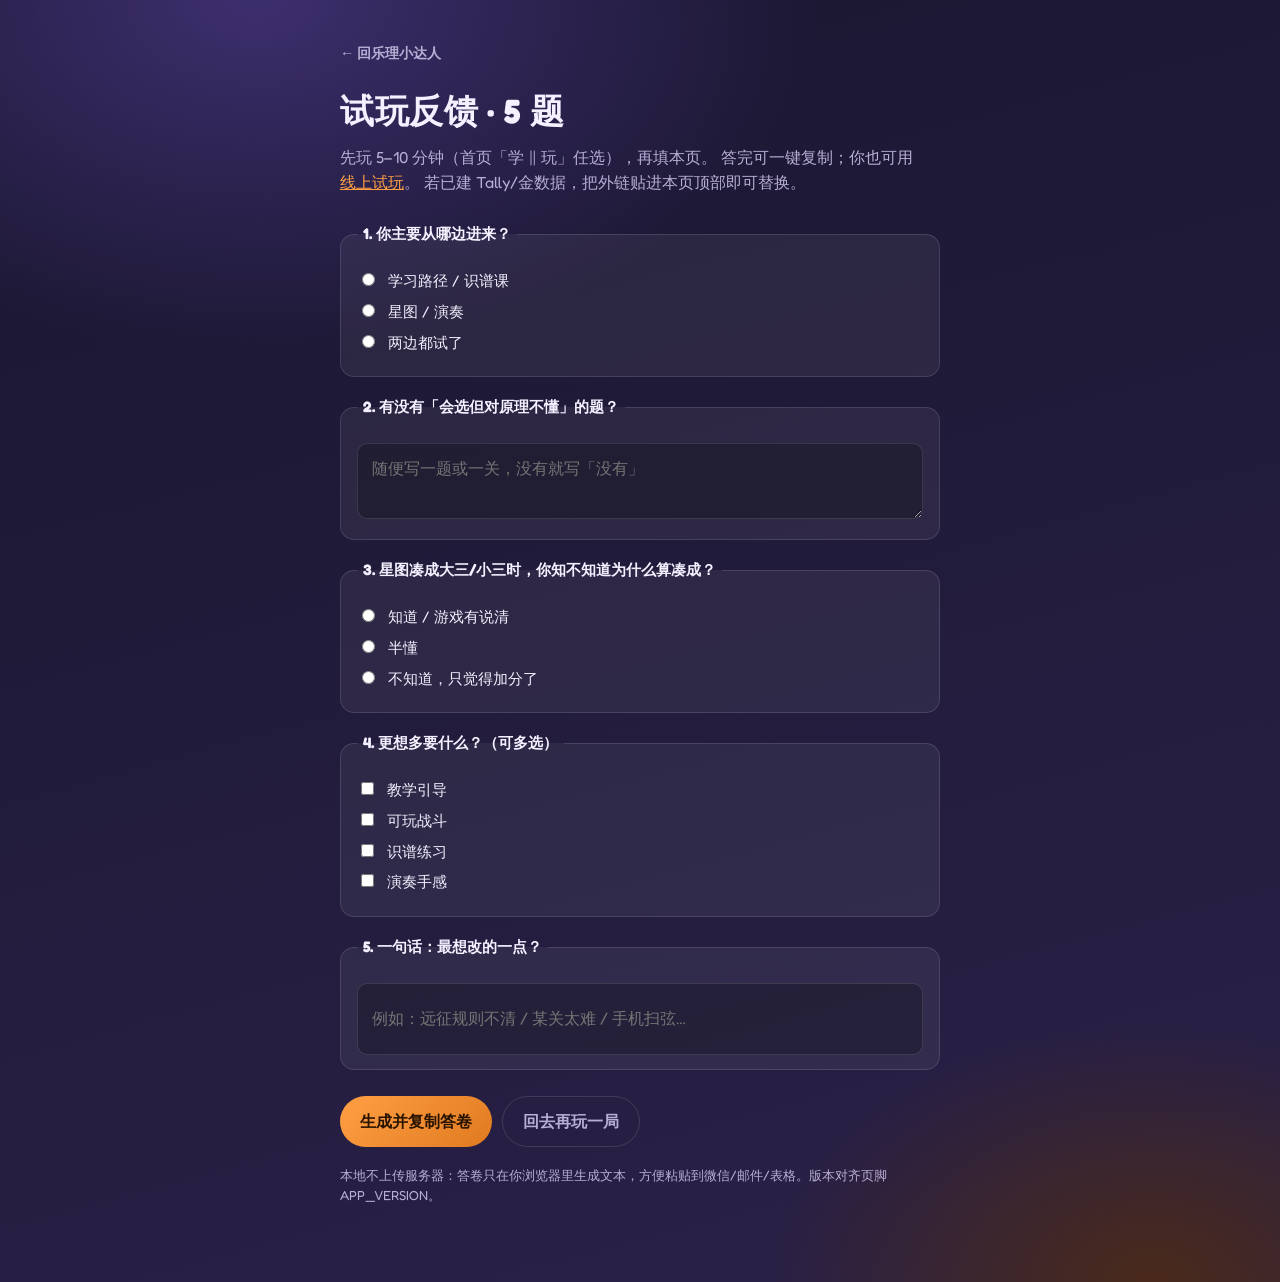
==== survey.html @ 4c0ce9fd "v1.7.15: seal Jul 26 review chapter — survey, STAR, expedition UX, guitar stroke flash. Deliver the " ====
<!DOCTYPE html>
<html lang="zh-CN">
<head>
  <meta charset="UTF-8" />
  <meta name="viewport" content="width=device-width, initial-scale=1" />
  <title>乐理小达人 · 试玩反馈</title>
  <link href="https://fonts.googleapis.com/css2?family=Fredoka:wght@400;600;700&display=swap" rel="stylesheet" />
  <style>
    :root {
      --bg0: #1a1630;
      --bg1: #2a2148;
      --ink: #f4f0ff;
      --muted: #b8aed4;
      --accent: #ff9f43;
      --line: rgba(255, 255, 255, 0.12);
      --card: rgba(255, 255, 255, 0.06);
    }
    * { box-sizing: border-box; }
    body {
      margin: 0;
      min-height: 100vh;
      font-family: "Fredoka", "Segoe UI", sans-serif;
      color: var(--ink);
      background:
        radial-gradient(ellipse 80% 50% at 20% 0%, #3d2f6e 0%, transparent 55%),
        radial-gradient(ellipse 60% 40% at 90% 100%, #4a2a1a 0%, transparent 50%),
        linear-gradient(165deg, var(--bg0), var(--bg1));
      line-height: 1.55;
    }
    .wrap {
      max-width: 640px;
      margin: 0 auto;
      padding: 40px 20px 64px;
    }
    .back {
      color: var(--muted);
      text-decoration: none;
      font-size: 0.9rem;
      font-weight: 600;
    }
    .back:hover { color: var(--accent); }
    h1 {
      margin: 20px 0 8px;
      font-size: clamp(1.6rem, 4vw, 2.1rem);
      letter-spacing: 0.02em;
    }
    .lead {
      margin: 0 0 28px;
      color: var(--muted);
      font-size: 1rem;
      max-width: 36em;
    }
    .lead a { color: var(--accent); }
    form {
      display: grid;
      gap: 18px;
    }
    fieldset {
      margin: 0;
      padding: 16px 16px 14px;
      border: 1px solid var(--line);
      border-radius: 14px;
      background: var(--card);
    }
    legend {
      padding: 0 6px;
      font-weight: 700;
      font-size: 0.95rem;
    }
    label.opt {
      display: flex;
      gap: 10px;
      align-items: flex-start;
      margin: 8px 0;
      font-size: 0.92rem;
      cursor: pointer;
    }
    textarea, input[type="text"] {
      width: 100%;
      margin-top: 8px;
      padding: 12px 14px;
      border-radius: 10px;
      border: 1px solid var(--line);
      background: rgba(0, 0, 0, 0.25);
      color: var(--ink);
      font: inherit;
      resize: vertical;
      min-height: 72px;
    }
    .actions {
      display: flex;
      flex-wrap: wrap;
      gap: 10px;
      margin-top: 8px;
    }
    button, .btn {
      font: inherit;
      font-weight: 700;
      border: none;
      border-radius: 999px;
      padding: 12px 20px;
      cursor: pointer;
      text-decoration: none;
      display: inline-flex;
      align-items: center;
    }
    .primary {
      background: linear-gradient(135deg, var(--accent), #e07a20);
      color: #2a1400;
    }
    .ghost {
      background: transparent;
      color: var(--muted);
      border: 1px solid var(--line);
    }
    .note {
      margin-top: 18px;
      font-size: 0.82rem;
      color: var(--muted);
    }
    #out {
      display: none;
      margin-top: 16px;
      padding: 14px;
      border-radius: 12px;
      border: 1px dashed var(--accent);
      background: rgba(255, 159, 67, 0.08);
      white-space: pre-wrap;
      font-size: 0.85rem;
    }
  </style>
</head>
<body>
  <div class="wrap">
    <a class="back" href="index.html">← 回乐理小达人</a>
    <h1>试玩反馈 · 5 题</h1>
    <p class="lead">
      先玩 5–10 分钟（首页「学 ‖ 玩」任选），再填本页。
      答完可一键复制；你也可用
      <a href="https://music-theory-game-br5.pages.dev/" target="_blank" rel="noopener">线上试玩</a>。
      若已建 Tally/金数据，把外链贴进本页顶部即可替换。
    </p>

    <form id="surveyForm">
      <fieldset>
        <legend>1. 你主要从哪边进来？</legend>
        <label class="opt"><input type="radio" name="entry" value="learn" /> 学习路径 / 识谱课</label>
        <label class="opt"><input type="radio" name="entry" value="play" /> 星图 / 演奏</label>
        <label class="opt"><input type="radio" name="entry" value="both" /> 两边都试了</label>
      </fieldset>

      <fieldset>
        <legend>2. 有没有「会选但对原理不懂」的题？</legend>
        <textarea name="confused" placeholder="随便写一题或一关，没有就写「没有」"></textarea>
      </fieldset>

      <fieldset>
        <legend>3. 星图凑成大三/小三时，你知不知道为什么算凑成？</legend>
        <label class="opt"><input type="radio" name="chordWhy" value="yes" /> 知道 / 游戏有说清</label>
        <label class="opt"><input type="radio" name="chordWhy" value="kinda" /> 半懂</label>
        <label class="opt"><input type="radio" name="chordWhy" value="no" /> 不知道，只觉得加分了</label>
      </fieldset>

      <fieldset>
        <legend>4. 更想多要什么？（可多选）</legend>
        <label class="opt"><input type="checkbox" name="want" value="teach" /> 教学引导</label>
        <label class="opt"><input type="checkbox" name="want" value="battle" /> 可玩战斗</label>
        <label class="opt"><input type="checkbox" name="want" value="sight" /> 识谱练习</label>
        <label class="opt"><input type="checkbox" name="want" value="perform" /> 演奏手感</label>
      </fieldset>

      <fieldset>
        <legend>5. 一句话：最想改的一点？</legend>
        <input type="text" name="onefix" placeholder="例如：远征规则不清 / 某关太难 / 手机扫弦…" />
      </fieldset>

      <div class="actions">
        <button type="submit" class="primary">生成并复制答卷</button>
        <a class="btn ghost" href="index.html">回去再玩一局</a>
      </div>
    </form>

    <pre id="out" aria-live="polite"></pre>
    <p class="note">本地不上传服务器：答卷只在你浏览器里生成文本，方便粘贴到微信/邮件/表格。版本对齐页脚 APP_VERSION。</p>
  </div>
  <script>
    document.getElementById("surveyForm").addEventListener("submit", async (e) => {
      e.preventDefault();
      const fd = new FormData(e.target);
      const wants = fd.getAll("want").join(", ") || "（未选）";
      const lines = [
        "【乐理小达人 · 试玩反馈】",
        "1 入口: " + (fd.get("entry") || "（未选）"),
        "2 会选不懂: " + ((fd.get("confused") || "").trim() || "（空）"),
        "3 和弦为什么: " + (fd.get("chordWhy") || "（未选）"),
        "4 更想要: " + wants,
        "5 最想改: " + ((fd.get("onefix") || "").trim() || "（空）"),
        "时间: " + new Date().toISOString()
      ];
      const text = lines.join("\n");
      const out = document.getElementById("out");
      out.style.display = "block";
      out.textContent = text;
      try {
        await navigator.clipboard.writeText(text);
        out.textContent = text + "\n\n✓ 已复制到剪贴板";
      } catch {
        out.textContent = text + "\n\n（复制失败时请手动全选上方文本）";
      }
    });
  </script>
</body>
</html>
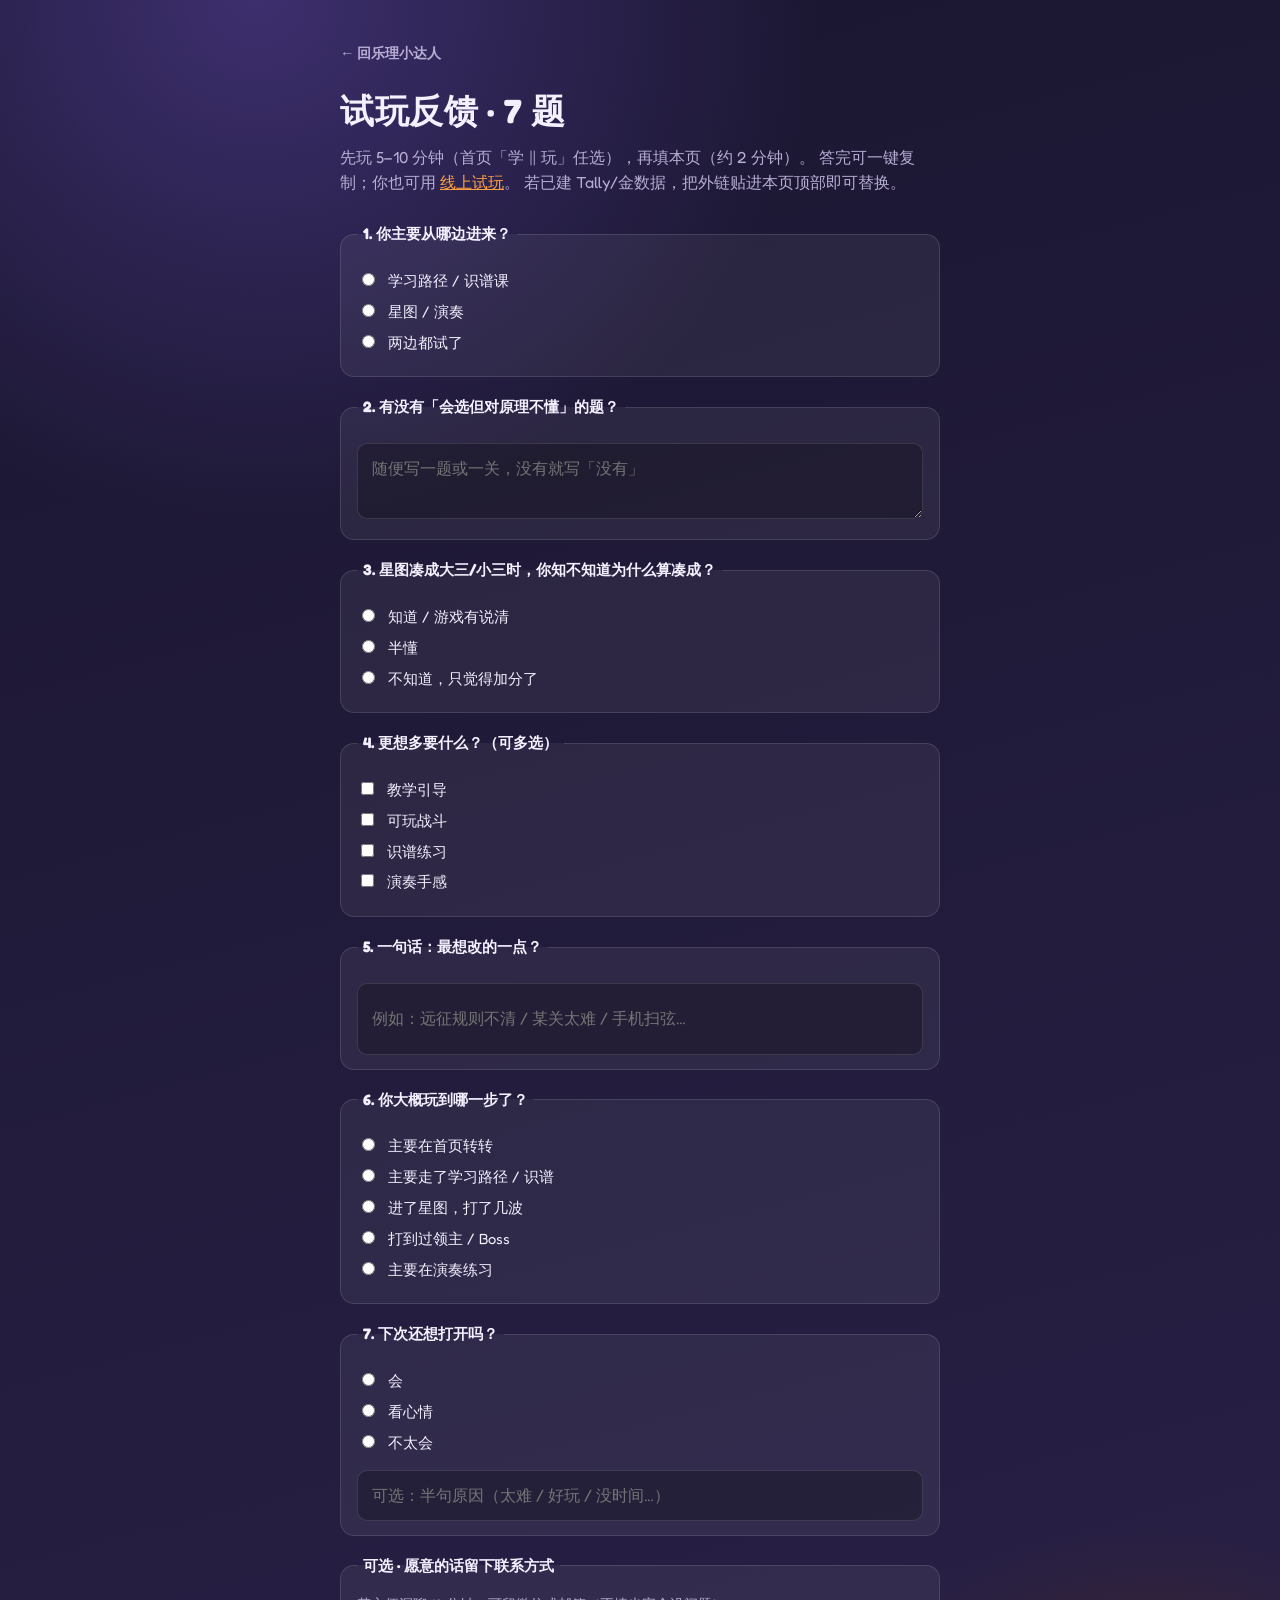
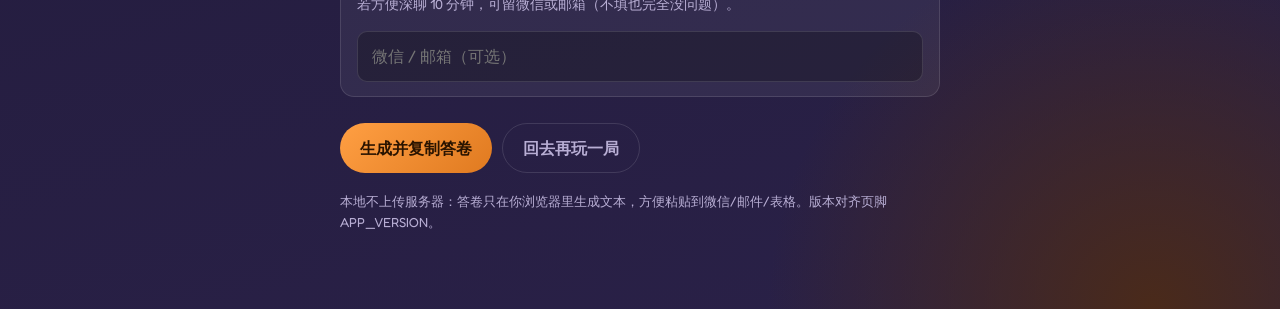
==== commit 80a8f534: "v1.7.19: thicken survey to 7 questions for decision-ready feedback. Add play-depth and return-intent" ====
--- a/survey.html
+++ b/survey.html
@@ -133,9 +133,9 @@
 <body>
   <div class="wrap">
     <a class="back" href="index.html">← 回乐理小达人</a>
-    <h1>试玩反馈 · 5 题</h1>
+    <h1>试玩反馈 · 7 题</h1>
     <p class="lead">
-      先玩 5–10 分钟（首页「学 ‖ 玩」任选），再填本页。
+      先玩 5–10 分钟（首页「学 ‖ 玩」任选），再填本页（约 2 分钟）。
       答完可一键复制；你也可用
       <a href="https://music-theory-game-br5.pages.dev/" target="_blank" rel="noopener">线上试玩</a>。
       若已建 Tally/金数据，把外链贴进本页顶部即可替换。
@@ -172,6 +172,29 @@
       <fieldset>
         <legend>5. 一句话：最想改的一点？</legend>
         <input type="text" name="onefix" placeholder="例如：远征规则不清 / 某关太难 / 手机扫弦…" />
+      </fieldset>
+
+      <fieldset>
+        <legend>6. 你大概玩到哪一步了？</legend>
+        <label class="opt"><input type="radio" name="depth" value="home" /> 主要在首页转转</label>
+        <label class="opt"><input type="radio" name="depth" value="learn" /> 主要走了学习路径 / 识谱</label>
+        <label class="opt"><input type="radio" name="depth" value="spirit_few" /> 进了星图，打了几波</label>
+        <label class="opt"><input type="radio" name="depth" value="spirit_boss" /> 打到过领主 / Boss</label>
+        <label class="opt"><input type="radio" name="depth" value="perform" /> 主要在演奏练习</label>
+      </fieldset>
+
+      <fieldset>
+        <legend>7. 下次还想打开吗？</legend>
+        <label class="opt"><input type="radio" name="return" value="yes" /> 会</label>
+        <label class="opt"><input type="radio" name="return" value="maybe" /> 看心情</label>
+        <label class="opt"><input type="radio" name="return" value="no" /> 不太会</label>
+        <input type="text" name="returnWhy" placeholder="可选：半句原因（太难 / 好玩 / 没时间…）" style="min-height:44px" />
+      </fieldset>
+
+      <fieldset>
+        <legend>可选 · 愿意的话留下联系方式</legend>
+        <p style="margin:0 0 8px;font-size:0.85rem;color:var(--muted)">若方便深聊 10 分钟，可留微信或邮箱（不填也完全没问题）。</p>
+        <input type="text" name="contact" placeholder="微信 / 邮箱（可选）" style="min-height:44px" />
       </fieldset>
 
       <div class="actions">
@@ -195,6 +218,10 @@
         "3 和弦为什么: " + (fd.get("chordWhy") || "（未选）"),
         "4 更想要: " + wants,
         "5 最想改: " + ((fd.get("onefix") || "").trim() || "（空）"),
+        "6 玩到哪: " + (fd.get("depth") || "（未选）"),
+        "7 还会打开: " + (fd.get("return") || "（未选）") +
+          (((fd.get("returnWhy") || "").trim()) ? (" · " + (fd.get("returnWhy") || "").trim()) : ""),
+        "联系(可选): " + ((fd.get("contact") || "").trim() || "（无）"),
         "时间: " + new Date().toISOString()
       ];
       const text = lines.join("\n");
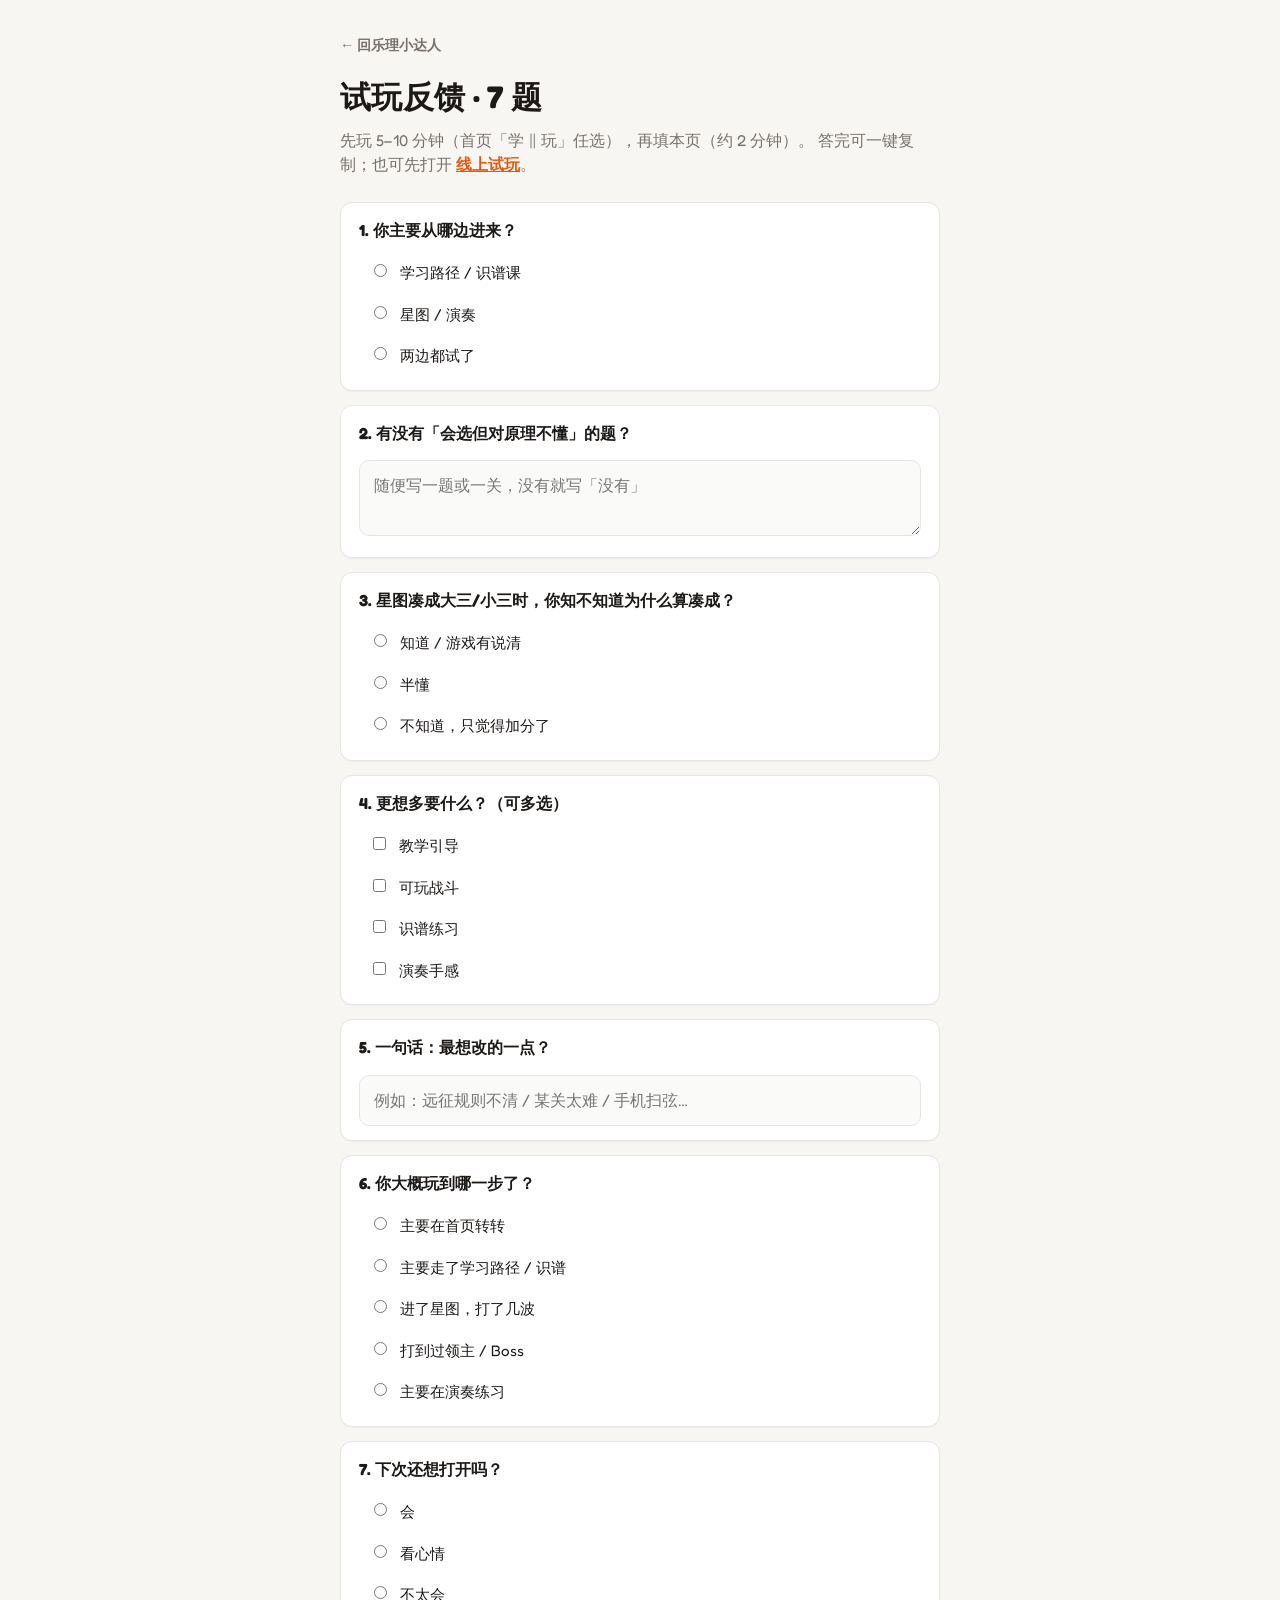
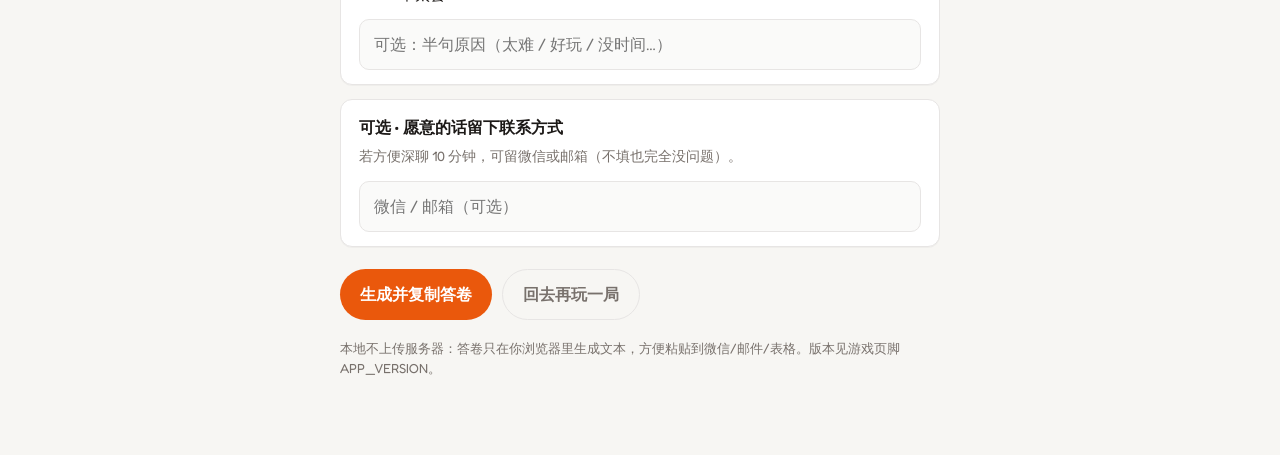
==== commit 1e1d4e9f: "v1.7.20: clean survey UI and sync share pack for WeChat invite. Replace dark fieldset legends with i" ====
--- a/survey.html
+++ b/survey.html
@@ -7,13 +7,14 @@
   <link href="https://fonts.googleapis.com/css2?family=Fredoka:wght@400;600;700&display=swap" rel="stylesheet" />
   <style>
     :root {
-      --bg0: #1a1630;
-      --bg1: #2a2148;
-      --ink: #f4f0ff;
-      --muted: #b8aed4;
-      --accent: #ff9f43;
-      --line: rgba(255, 255, 255, 0.12);
-      --card: rgba(255, 255, 255, 0.06);
+      --bg: #f7f6f3;
+      --paper: #ffffff;
+      --ink: #1c1917;
+      --muted: #78716c;
+      --line: #e7e5e4;
+      --accent: #ea580c;
+      --accent-soft: #fff7ed;
+      --focus: #c2410c;
     }
     * { box-sizing: border-box; }
     body {
@@ -21,16 +22,13 @@
       min-height: 100vh;
       font-family: "Fredoka", "Segoe UI", sans-serif;
       color: var(--ink);
-      background:
-        radial-gradient(ellipse 80% 50% at 20% 0%, #3d2f6e 0%, transparent 55%),
-        radial-gradient(ellipse 60% 40% at 90% 100%, #4a2a1a 0%, transparent 50%),
-        linear-gradient(165deg, var(--bg0), var(--bg1));
+      background: var(--bg);
       line-height: 1.55;
     }
     .wrap {
       max-width: 640px;
       margin: 0 auto;
-      padding: 40px 20px 64px;
+      padding: 32px 20px 64px;
     }
     .back {
       color: var(--muted);
@@ -40,52 +38,73 @@
     }
     .back:hover { color: var(--accent); }
     h1 {
-      margin: 20px 0 8px;
-      font-size: clamp(1.6rem, 4vw, 2.1rem);
-      letter-spacing: 0.02em;
+      margin: 16px 0 8px;
+      font-size: clamp(1.55rem, 4vw, 1.95rem);
+      letter-spacing: 0.01em;
+      color: var(--ink);
     }
     .lead {
-      margin: 0 0 28px;
-      color: var(--muted);
-      font-size: 1rem;
-      max-width: 36em;
-    }
-    .lead a { color: var(--accent); }
+      margin: 0 0 24px;
+      color: var(--muted);
+      font-size: 0.98rem;
+      max-width: 38em;
+    }
+    .lead a { color: var(--accent); font-weight: 600; }
     form {
       display: grid;
-      gap: 18px;
-    }
-    fieldset {
+      gap: 14px;
+    }
+    .q {
       margin: 0;
-      padding: 16px 16px 14px;
+      padding: 16px 18px 14px;
       border: 1px solid var(--line);
-      border-radius: 14px;
-      background: var(--card);
-    }
-    legend {
-      padding: 0 6px;
+      border-radius: 12px;
+      background: var(--paper);
+      box-shadow: 0 1px 0 rgba(28, 25, 23, 0.03);
+    }
+    .q h2 {
+      margin: 0 0 12px;
+      font-size: 1rem;
       font-weight: 700;
-      font-size: 0.95rem;
+      line-height: 1.4;
+      color: var(--ink);
+    }
+    .q .hint {
+      margin: -4px 0 10px;
+      font-size: 0.85rem;
+      color: var(--muted);
+      font-weight: 400;
     }
     label.opt {
       display: flex;
       gap: 10px;
       align-items: flex-start;
-      margin: 8px 0;
-      font-size: 0.92rem;
+      margin: 0;
+      padding: 8px 10px;
+      border-radius: 8px;
+      font-size: 0.95rem;
       cursor: pointer;
     }
+    label.opt:hover { background: var(--accent-soft); }
+    label.opt + label.opt { margin-top: 2px; }
+    label.opt input { margin-top: 3px; accent-color: var(--accent); }
     textarea, input[type="text"] {
       width: 100%;
-      margin-top: 8px;
+      margin-top: 4px;
       padding: 12px 14px;
       border-radius: 10px;
       border: 1px solid var(--line);
-      background: rgba(0, 0, 0, 0.25);
+      background: #fafaf9;
       color: var(--ink);
       font: inherit;
       resize: vertical;
       min-height: 72px;
+    }
+    input[type="text"].short { min-height: 44px; }
+    textarea:focus, input[type="text"]:focus {
+      outline: 2px solid rgba(234, 88, 12, 0.35);
+      border-color: var(--accent);
+      background: #fff;
     }
     .actions {
       display: flex;
@@ -105,9 +124,10 @@
       align-items: center;
     }
     .primary {
-      background: linear-gradient(135deg, var(--accent), #e07a20);
-      color: #2a1400;
-    }
+      background: var(--accent);
+      color: #fff;
+    }
+    .primary:hover { background: var(--focus); }
     .ghost {
       background: transparent;
       color: var(--muted);
@@ -124,7 +144,8 @@
       padding: 14px;
       border-radius: 12px;
       border: 1px dashed var(--accent);
-      background: rgba(255, 159, 67, 0.08);
+      background: var(--accent-soft);
+      color: var(--ink);
       white-space: pre-wrap;
       font-size: 0.85rem;
     }
@@ -136,66 +157,65 @@
     <h1>试玩反馈 · 7 题</h1>
     <p class="lead">
       先玩 5–10 分钟（首页「学 ‖ 玩」任选），再填本页（约 2 分钟）。
-      答完可一键复制；你也可用
+      答完可一键复制；也可先打开
       <a href="https://music-theory-game-br5.pages.dev/" target="_blank" rel="noopener">线上试玩</a>。
-      若已建 Tally/金数据，把外链贴进本页顶部即可替换。
     </p>
 
     <form id="surveyForm">
-      <fieldset>
-        <legend>1. 你主要从哪边进来？</legend>
+      <section class="q">
+        <h2>1. 你主要从哪边进来？</h2>
         <label class="opt"><input type="radio" name="entry" value="learn" /> 学习路径 / 识谱课</label>
         <label class="opt"><input type="radio" name="entry" value="play" /> 星图 / 演奏</label>
         <label class="opt"><input type="radio" name="entry" value="both" /> 两边都试了</label>
-      </fieldset>
-
-      <fieldset>
-        <legend>2. 有没有「会选但对原理不懂」的题？</legend>
+      </section>
+
+      <section class="q">
+        <h2>2. 有没有「会选但对原理不懂」的题？</h2>
         <textarea name="confused" placeholder="随便写一题或一关，没有就写「没有」"></textarea>
-      </fieldset>
-
-      <fieldset>
-        <legend>3. 星图凑成大三/小三时，你知不知道为什么算凑成？</legend>
+      </section>
+
+      <section class="q">
+        <h2>3. 星图凑成大三/小三时，你知不知道为什么算凑成？</h2>
         <label class="opt"><input type="radio" name="chordWhy" value="yes" /> 知道 / 游戏有说清</label>
         <label class="opt"><input type="radio" name="chordWhy" value="kinda" /> 半懂</label>
         <label class="opt"><input type="radio" name="chordWhy" value="no" /> 不知道，只觉得加分了</label>
-      </fieldset>
-
-      <fieldset>
-        <legend>4. 更想多要什么？（可多选）</legend>
+      </section>
+
+      <section class="q">
+        <h2>4. 更想多要什么？（可多选）</h2>
         <label class="opt"><input type="checkbox" name="want" value="teach" /> 教学引导</label>
         <label class="opt"><input type="checkbox" name="want" value="battle" /> 可玩战斗</label>
         <label class="opt"><input type="checkbox" name="want" value="sight" /> 识谱练习</label>
         <label class="opt"><input type="checkbox" name="want" value="perform" /> 演奏手感</label>
-      </fieldset>
-
-      <fieldset>
-        <legend>5. 一句话：最想改的一点？</legend>
-        <input type="text" name="onefix" placeholder="例如：远征规则不清 / 某关太难 / 手机扫弦…" />
-      </fieldset>
-
-      <fieldset>
-        <legend>6. 你大概玩到哪一步了？</legend>
+      </section>
+
+      <section class="q">
+        <h2>5. 一句话：最想改的一点？</h2>
+        <input type="text" class="short" name="onefix" placeholder="例如：远征规则不清 / 某关太难 / 手机扫弦…" />
+      </section>
+
+      <section class="q">
+        <h2>6. 你大概玩到哪一步了？</h2>
         <label class="opt"><input type="radio" name="depth" value="home" /> 主要在首页转转</label>
         <label class="opt"><input type="radio" name="depth" value="learn" /> 主要走了学习路径 / 识谱</label>
         <label class="opt"><input type="radio" name="depth" value="spirit_few" /> 进了星图，打了几波</label>
         <label class="opt"><input type="radio" name="depth" value="spirit_boss" /> 打到过领主 / Boss</label>
         <label class="opt"><input type="radio" name="depth" value="perform" /> 主要在演奏练习</label>
-      </fieldset>
-
-      <fieldset>
-        <legend>7. 下次还想打开吗？</legend>
+      </section>
+
+      <section class="q">
+        <h2>7. 下次还想打开吗？</h2>
         <label class="opt"><input type="radio" name="return" value="yes" /> 会</label>
         <label class="opt"><input type="radio" name="return" value="maybe" /> 看心情</label>
         <label class="opt"><input type="radio" name="return" value="no" /> 不太会</label>
-        <input type="text" name="returnWhy" placeholder="可选：半句原因（太难 / 好玩 / 没时间…）" style="min-height:44px" />
-      </fieldset>
-
-      <fieldset>
-        <legend>可选 · 愿意的话留下联系方式</legend>
-        <p style="margin:0 0 8px;font-size:0.85rem;color:var(--muted)">若方便深聊 10 分钟，可留微信或邮箱（不填也完全没问题）。</p>
-        <input type="text" name="contact" placeholder="微信 / 邮箱（可选）" style="min-height:44px" />
-      </fieldset>
+        <input type="text" class="short" name="returnWhy" placeholder="可选：半句原因（太难 / 好玩 / 没时间…）" />
+      </section>
+
+      <section class="q">
+        <h2>可选 · 愿意的话留下联系方式</h2>
+        <p class="hint">若方便深聊 10 分钟，可留微信或邮箱（不填也完全没问题）。</p>
+        <input type="text" class="short" name="contact" placeholder="微信 / 邮箱（可选）" />
+      </section>
 
       <div class="actions">
         <button type="submit" class="primary">生成并复制答卷</button>
@@ -204,7 +224,7 @@
     </form>
 
     <pre id="out" aria-live="polite"></pre>
-    <p class="note">本地不上传服务器：答卷只在你浏览器里生成文本，方便粘贴到微信/邮件/表格。版本对齐页脚 APP_VERSION。</p>
+    <p class="note">本地不上传服务器：答卷只在你浏览器里生成文本，方便粘贴到微信/邮件/表格。版本见游戏页脚 APP_VERSION。</p>
   </div>
   <script>
     document.getElementById("surveyForm").addEventListener("submit", async (e) => {
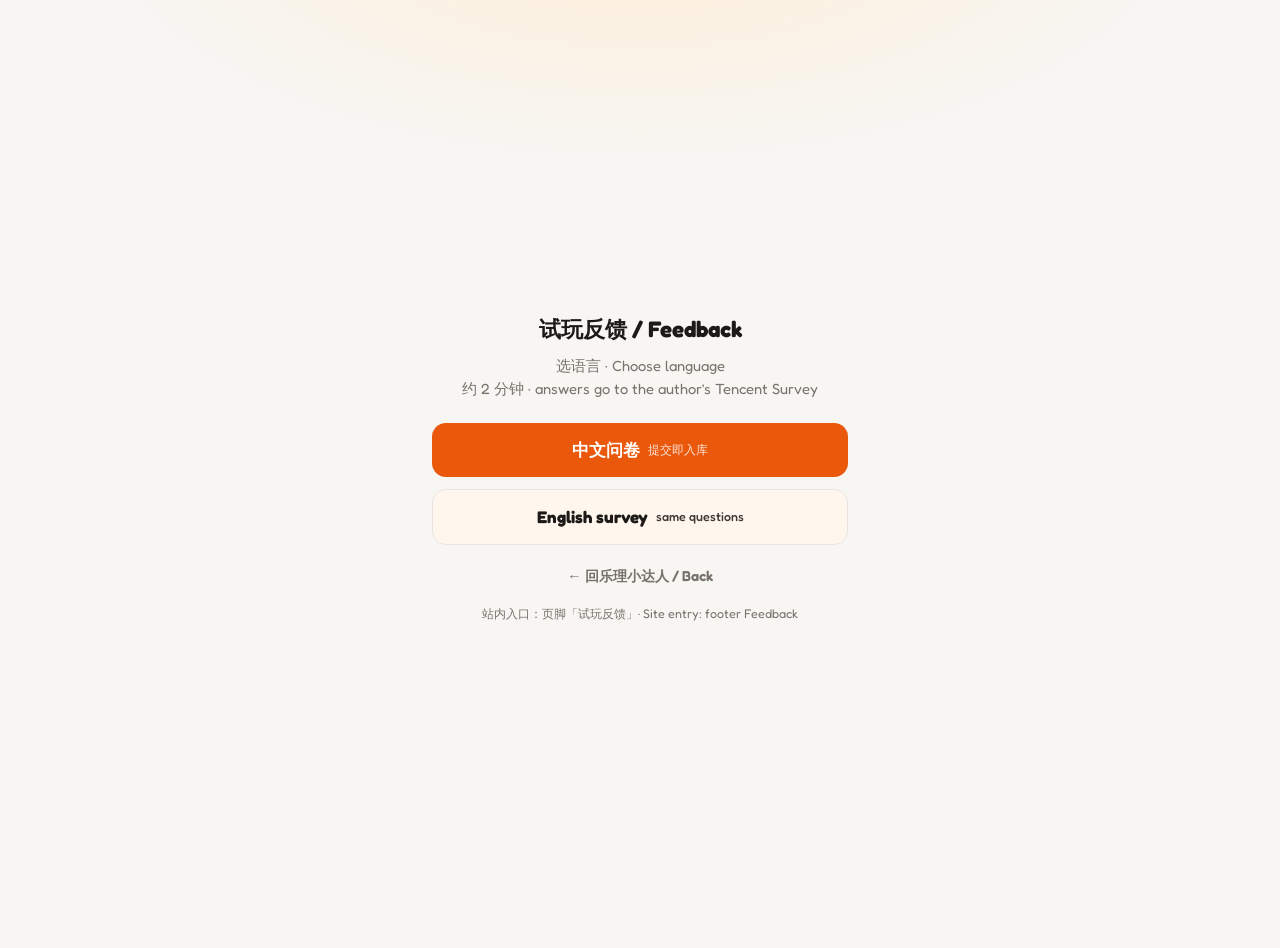
==== commit 36b73449: "v1.7.24: wire bilingual Tencent survey URLs, language gateway, and share docs. Co-authored-by: Curso" ====
--- a/survey.html
+++ b/survey.html
@@ -3,258 +3,118 @@
 <head>
   <meta charset="UTF-8" />
   <meta name="viewport" content="width=device-width, initial-scale=1" />
-  <title>乐理小达人 · 试玩反馈</title>
+  <title>乐理小达人 · Feedback / 试玩反馈</title>
   <link href="https://fonts.googleapis.com/css2?family=Fredoka:wght@400;600;700&display=swap" rel="stylesheet" />
   <style>
     :root {
       --bg: #f7f6f3;
-      --paper: #ffffff;
       --ink: #1c1917;
       --muted: #78716c;
-      --line: #e7e5e4;
       --accent: #ea580c;
       --accent-soft: #fff7ed;
-      --focus: #c2410c;
+      --line: #e7e5e4;
     }
-    * { box-sizing: border-box; }
     body {
       margin: 0;
       min-height: 100vh;
       font-family: "Fredoka", "Segoe UI", sans-serif;
       color: var(--ink);
-      background: var(--bg);
+      background:
+        radial-gradient(ellipse 80% 50% at 50% -10%, #ffedd5 0%, transparent 55%),
+        var(--bg);
+      display: grid;
+      place-items: center;
+      padding: 24px;
       line-height: 1.55;
     }
-    .wrap {
-      max-width: 640px;
-      margin: 0 auto;
-      padding: 32px 20px 64px;
+    .card {
+      max-width: 26rem;
+      width: 100%;
+      text-align: center;
+    }
+    h1 { margin: 0 0 8px; font-size: 1.4rem; }
+    .sub { margin: 0 0 22px; color: var(--muted); font-size: 0.92rem; }
+    .lang-row {
+      display: grid;
+      gap: 12px;
+    }
+    a.btn {
+      display: flex;
+      align-items: center;
+      justify-content: center;
+      gap: 8px;
+      font-weight: 700;
+      text-decoration: none;
+      color: #fff;
+      background: var(--accent);
+      border-radius: 14px;
+      padding: 14px 18px;
+      font-size: 1.05rem;
+    }
+    a.btn.secondary {
+      color: var(--ink);
+      background: var(--accent-soft);
+      border: 1px solid var(--line);
+    }
+    a.btn:hover { filter: brightness(0.97); }
+    a.btn .hint {
+      font-weight: 500;
+      font-size: 0.78rem;
+      opacity: 0.85;
     }
     .back {
+      display: inline-block;
+      margin-top: 20px;
       color: var(--muted);
-      text-decoration: none;
       font-size: 0.9rem;
       font-weight: 600;
+      text-decoration: none;
     }
     .back:hover { color: var(--accent); }
-    h1 {
-      margin: 16px 0 8px;
-      font-size: clamp(1.55rem, 4vw, 1.95rem);
-      letter-spacing: 0.01em;
-      color: var(--ink);
-    }
-    .lead {
-      margin: 0 0 24px;
-      color: var(--muted);
-      font-size: 0.98rem;
-      max-width: 38em;
-    }
-    .lead a { color: var(--accent); font-weight: 600; }
-    form {
-      display: grid;
-      gap: 14px;
-    }
-    .q {
-      margin: 0;
-      padding: 16px 18px 14px;
-      border: 1px solid var(--line);
-      border-radius: 12px;
-      background: var(--paper);
-      box-shadow: 0 1px 0 rgba(28, 25, 23, 0.03);
-    }
-    .q h2 {
-      margin: 0 0 12px;
-      font-size: 1rem;
-      font-weight: 700;
-      line-height: 1.4;
-      color: var(--ink);
-    }
-    .q .hint {
-      margin: -4px 0 10px;
-      font-size: 0.85rem;
-      color: var(--muted);
-      font-weight: 400;
-    }
-    label.opt {
-      display: flex;
-      gap: 10px;
-      align-items: flex-start;
-      margin: 0;
-      padding: 8px 10px;
-      border-radius: 8px;
-      font-size: 0.95rem;
-      cursor: pointer;
-    }
-    label.opt:hover { background: var(--accent-soft); }
-    label.opt + label.opt { margin-top: 2px; }
-    label.opt input { margin-top: 3px; accent-color: var(--accent); }
-    textarea, input[type="text"] {
-      width: 100%;
-      margin-top: 4px;
-      padding: 12px 14px;
-      border-radius: 10px;
-      border: 1px solid var(--line);
-      background: #fafaf9;
-      color: var(--ink);
-      font: inherit;
-      resize: vertical;
-      min-height: 72px;
-    }
-    input[type="text"].short { min-height: 44px; }
-    textarea:focus, input[type="text"]:focus {
-      outline: 2px solid rgba(234, 88, 12, 0.35);
-      border-color: var(--accent);
-      background: #fff;
-    }
-    .actions {
-      display: flex;
-      flex-wrap: wrap;
-      gap: 10px;
-      margin-top: 8px;
-    }
-    button, .btn {
-      font: inherit;
-      font-weight: 700;
-      border: none;
-      border-radius: 999px;
-      padding: 12px 20px;
-      cursor: pointer;
-      text-decoration: none;
-      display: inline-flex;
-      align-items: center;
-    }
-    .primary {
-      background: var(--accent);
-      color: #fff;
-    }
-    .primary:hover { background: var(--focus); }
-    .ghost {
-      background: transparent;
-      color: var(--muted);
-      border: 1px solid var(--line);
-    }
-    .note {
-      margin-top: 18px;
-      font-size: 0.82rem;
-      color: var(--muted);
-    }
-    #out {
-      display: none;
-      margin-top: 16px;
-      padding: 14px;
-      border-radius: 12px;
-      border: 1px dashed var(--accent);
-      background: var(--accent-soft);
-      color: var(--ink);
-      white-space: pre-wrap;
-      font-size: 0.85rem;
-    }
+    .note { margin-top: 16px; font-size: 0.78rem; color: var(--muted); }
   </style>
 </head>
 <body>
-  <div class="wrap">
-    <a class="back" href="index.html">← 回乐理小达人</a>
-    <h1>试玩反馈 · 7 题</h1>
-    <p class="lead">
-      先玩 5–10 分钟（首页「学 ‖ 玩」任选），再填本页（约 2 分钟）。
-      答完可一键复制；也可先打开
-      <a href="https://music-theory-game-br5.pages.dev/" target="_blank" rel="noopener">线上试玩</a>。
-    </p>
-
-    <form id="surveyForm">
-      <section class="q">
-        <h2>1. 你主要从哪边进来？</h2>
-        <label class="opt"><input type="radio" name="entry" value="learn" /> 学习路径 / 识谱课</label>
-        <label class="opt"><input type="radio" name="entry" value="play" /> 星图 / 演奏</label>
-        <label class="opt"><input type="radio" name="entry" value="both" /> 两边都试了</label>
-      </section>
-
-      <section class="q">
-        <h2>2. 有没有「会选但对原理不懂」的题？</h2>
-        <textarea name="confused" placeholder="随便写一题或一关，没有就写「没有」"></textarea>
-      </section>
-
-      <section class="q">
-        <h2>3. 星图凑成大三/小三时，你知不知道为什么算凑成？</h2>
-        <label class="opt"><input type="radio" name="chordWhy" value="yes" /> 知道 / 游戏有说清</label>
-        <label class="opt"><input type="radio" name="chordWhy" value="kinda" /> 半懂</label>
-        <label class="opt"><input type="radio" name="chordWhy" value="no" /> 不知道，只觉得加分了</label>
-      </section>
-
-      <section class="q">
-        <h2>4. 更想多要什么？（可多选）</h2>
-        <label class="opt"><input type="checkbox" name="want" value="teach" /> 教学引导</label>
-        <label class="opt"><input type="checkbox" name="want" value="battle" /> 可玩战斗</label>
-        <label class="opt"><input type="checkbox" name="want" value="sight" /> 识谱练习</label>
-        <label class="opt"><input type="checkbox" name="want" value="perform" /> 演奏手感</label>
-      </section>
-
-      <section class="q">
-        <h2>5. 一句话：最想改的一点？</h2>
-        <input type="text" class="short" name="onefix" placeholder="例如：远征规则不清 / 某关太难 / 手机扫弦…" />
-      </section>
-
-      <section class="q">
-        <h2>6. 你大概玩到哪一步了？</h2>
-        <label class="opt"><input type="radio" name="depth" value="home" /> 主要在首页转转</label>
-        <label class="opt"><input type="radio" name="depth" value="learn" /> 主要走了学习路径 / 识谱</label>
-        <label class="opt"><input type="radio" name="depth" value="spirit_few" /> 进了星图，打了几波</label>
-        <label class="opt"><input type="radio" name="depth" value="spirit_boss" /> 打到过领主 / Boss</label>
-        <label class="opt"><input type="radio" name="depth" value="perform" /> 主要在演奏练习</label>
-      </section>
-
-      <section class="q">
-        <h2>7. 下次还想打开吗？</h2>
-        <label class="opt"><input type="radio" name="return" value="yes" /> 会</label>
-        <label class="opt"><input type="radio" name="return" value="maybe" /> 看心情</label>
-        <label class="opt"><input type="radio" name="return" value="no" /> 不太会</label>
-        <input type="text" class="short" name="returnWhy" placeholder="可选：半句原因（太难 / 好玩 / 没时间…）" />
-      </section>
-
-      <section class="q">
-        <h2>可选 · 愿意的话留下联系方式</h2>
-        <p class="hint">若方便深聊 10 分钟，可留微信或邮箱（不填也完全没问题）。</p>
-        <input type="text" class="short" name="contact" placeholder="微信 / 邮箱（可选）" />
-      </section>
-
-      <div class="actions">
-        <button type="submit" class="primary">生成并复制答卷</button>
-        <a class="btn ghost" href="index.html">回去再玩一局</a>
-      </div>
-    </form>
-
-    <pre id="out" aria-live="polite"></pre>
-    <p class="note">本地不上传服务器：答卷只在你浏览器里生成文本，方便粘贴到微信/邮件/表格。版本见游戏页脚 APP_VERSION。</p>
+  <div class="card">
+    <h1>试玩反馈 / Feedback</h1>
+    <p class="sub">选语言 · Choose language<br />约 2 分钟 · answers go to the author’s Tencent Survey</p>
+    <div class="lang-row">
+      <a class="btn" id="btnZh" href="https://wj.qq.com/s2/27402422/a11b/">
+        中文问卷
+        <span class="hint">提交即入库</span>
+      </a>
+      <a class="btn secondary" id="btnEn" href="survey-en.html">
+        English survey
+        <span class="hint">same questions</span>
+      </a>
+    </div>
+    <div><a class="back" href="index.html">← 回乐理小达人 / Back</a></div>
+    <p class="note">站内入口：页脚「试玩反馈」· Site entry: footer Feedback</p>
   </div>
+  <script src="core/features.js"></script>
   <script>
-    document.getElementById("surveyForm").addEventListener("submit", async (e) => {
-      e.preventDefault();
-      const fd = new FormData(e.target);
-      const wants = fd.getAll("want").join(", ") || "（未选）";
-      const lines = [
-        "【乐理小达人 · 试玩反馈】",
-        "1 入口: " + (fd.get("entry") || "（未选）"),
-        "2 会选不懂: " + ((fd.get("confused") || "").trim() || "（空）"),
-        "3 和弦为什么: " + (fd.get("chordWhy") || "（未选）"),
-        "4 更想要: " + wants,
-        "5 最想改: " + ((fd.get("onefix") || "").trim() || "（空）"),
-        "6 玩到哪: " + (fd.get("depth") || "（未选）"),
-        "7 还会打开: " + (fd.get("return") || "（未选）") +
-          (((fd.get("returnWhy") || "").trim()) ? (" · " + (fd.get("returnWhy") || "").trim()) : ""),
-        "联系(可选): " + ((fd.get("contact") || "").trim() || "（无）"),
-        "时间: " + new Date().toISOString()
-      ];
-      const text = lines.join("\n");
-      const out = document.getElementById("out");
-      out.style.display = "block";
-      out.textContent = text;
+    (function () {
+      var zh = (typeof SURVEY_URL_ZH === "string" && SURVEY_URL_ZH) || "https://wj.qq.com/s2/27402422/a11b/";
+      var enPage = "survey-en.html";
+      var btnZh = document.getElementById("btnZh");
+      var btnEn = document.getElementById("btnEn");
+      if (btnZh) btnZh.href = zh;
+      if (btnEn) {
+        var en = (typeof SURVEY_URL_EN === "string" && SURVEY_URL_EN.trim()) || "";
+        btnEn.href = en || enPage;
+      }
       try {
-        await navigator.clipboard.writeText(text);
-        out.textContent = text + "\n\n✓ 已复制到剪贴板";
-      } catch {
-        out.textContent = text + "\n\n（复制失败时请手动全选上方文本）";
-      }
-    });
+        var lang = new URLSearchParams(location.search).get("lang");
+        if (lang === "zh" || lang === "cn") {
+          location.replace(zh);
+          return;
+        }
+        if (lang === "en") {
+          var enUrl = (typeof SURVEY_URL_EN === "string" && SURVEY_URL_EN.trim()) || "";
+          location.replace(enUrl || enPage);
+        }
+      } catch (e) { /* ignore */ }
+    })();
   </script>
 </body>
 </html>
